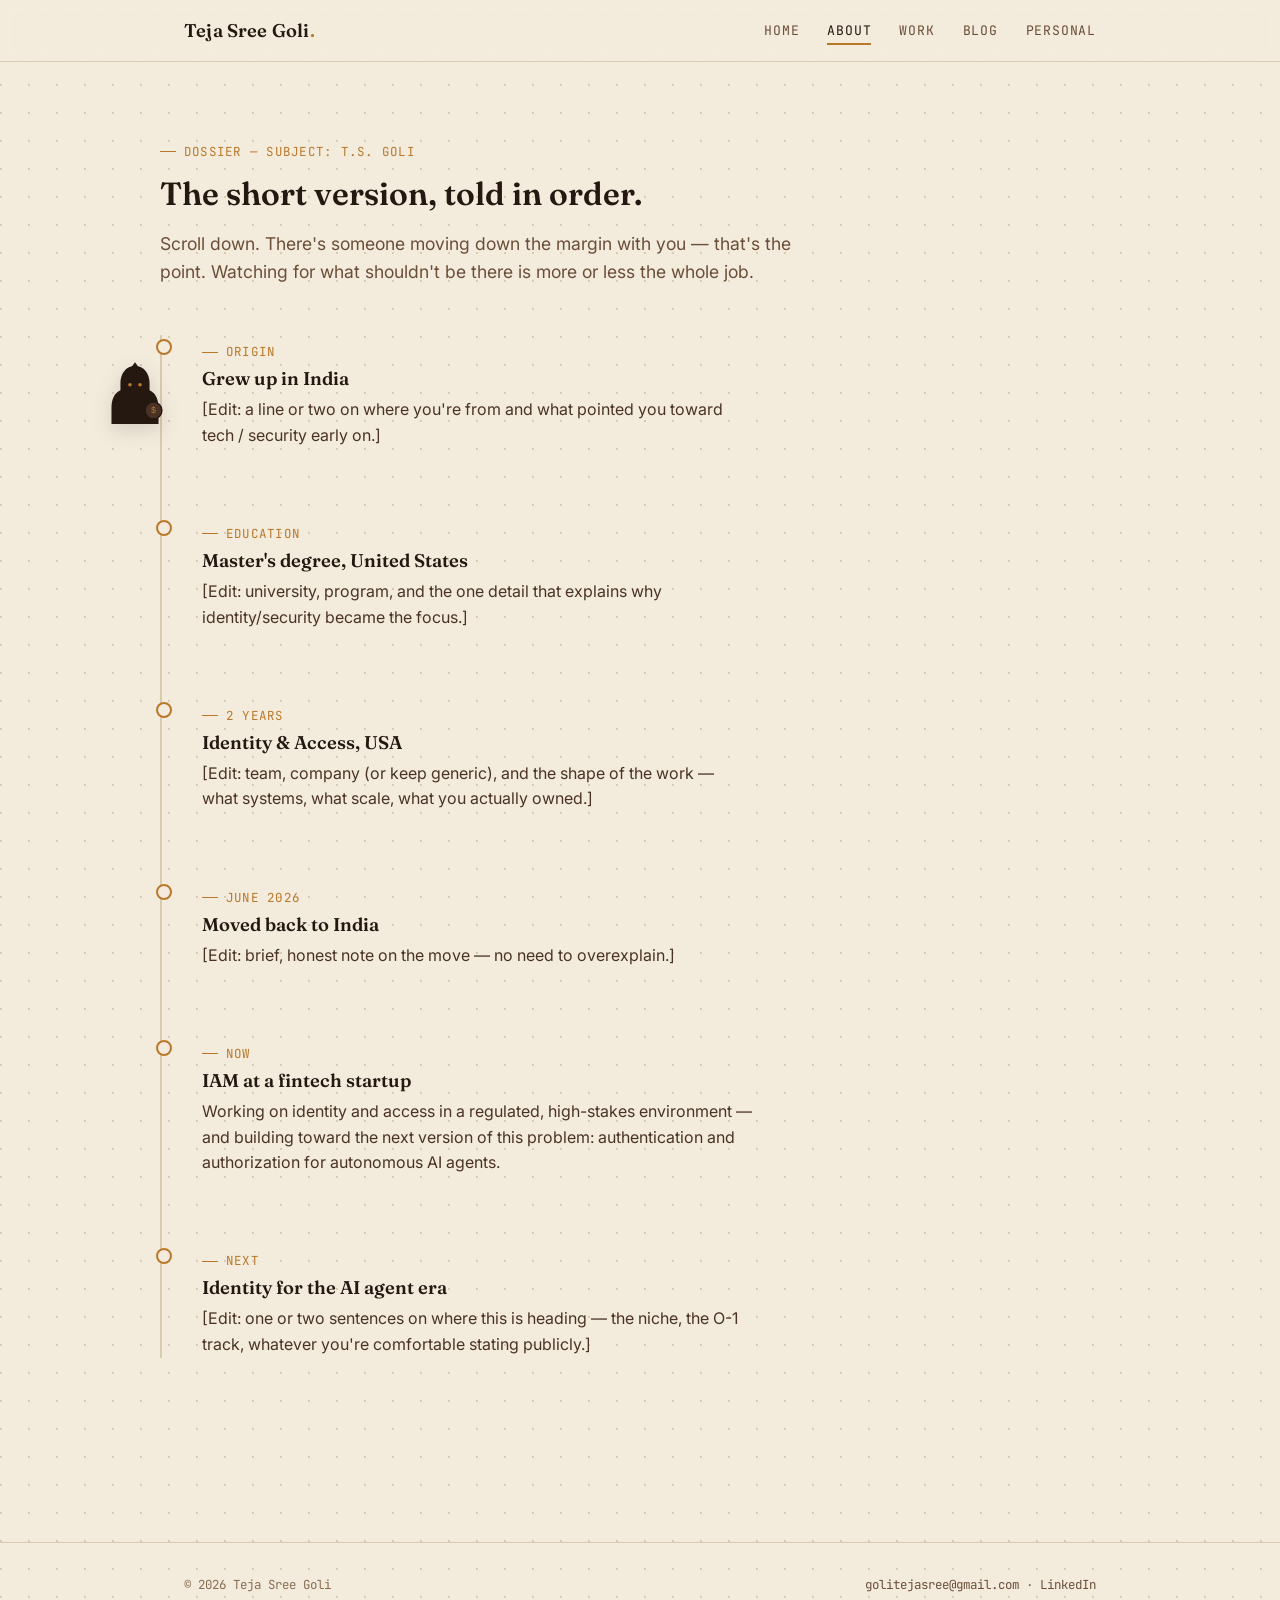
==== about.html @ a96c0b1e "Add files via upload" ====
<!DOCTYPE html>
<html lang="en">
<head>
<meta charset="UTF-8">
<meta name="viewport" content="width=device-width, initial-scale=1.0">
<title>About — Teja Sree Goli</title>
<link rel="stylesheet" href="style.css">
</head>
<body>

<nav class="site-nav">
  <div class="wrap">
    <a class="brand" href="index.html">Teja Sree Goli<span class="dot">.</span></a>
    <button class="nav-toggle" aria-label="Toggle menu" aria-expanded="false">Menu</button>
    <ul class="nav-links">
      <li><a href="index.html">Home</a></li>
      <li><a href="about.html" aria-current="page">About</a></li>
      <li><a href="work.html">Work</a></li>
      <li><a href="blog.html">Blog</a></li>
      <li><a href="hobbies.html">Personal</a></li>
    </ul>
  </div>
</nav>

<main class="wrap section">
  <div class="section-head">
    <span class="eyebrow">Dossier — Subject: T.S. Goli</span>
    <h2>The short version, told in order.</h2>
    <p class="lede">Scroll down. There's someone moving down the margin with you — that's the point. Watching for what shouldn't be there is more or less the whole job.</p>
  </div>

  <div class="timeline">
    <div class="thief-mount" id="thief-timeline" aria-hidden="true"></div>

    <div class="timeline-item">
      <span class="eyebrow">Origin</span>
      <h3>Grew up in India</h3>
      <p>[Edit: a line or two on where you're from and what pointed you toward tech / security early on.]</p>
    </div>

    <div class="timeline-item">
      <span class="eyebrow">Education</span>
      <h3>Master's degree, United States</h3>
      <p>[Edit: university, program, and the one detail that explains why identity/security became the focus.]</p>
    </div>

    <div class="timeline-item">
      <span class="eyebrow">2 years</span>
      <h3>Identity &amp; Access, USA</h3>
      <p>[Edit: team, company (or keep generic), and the shape of the work — what systems, what scale, what you actually owned.]</p>
    </div>

    <div class="timeline-item">
      <span class="eyebrow">June 2026</span>
      <h3>Moved back to India</h3>
      <p>[Edit: brief, honest note on the move — no need to overexplain.]</p>
    </div>

    <div class="timeline-item">
      <span class="eyebrow">Now</span>
      <h3>IAM at a fintech startup</h3>
      <p>Working on identity and access in a regulated, high-stakes environment — and building toward the next version of this problem: authentication and authorization for autonomous AI agents.</p>
    </div>

    <div class="timeline-item">
      <span class="eyebrow">Next</span>
      <h3>Identity for the AI agent era</h3>
      <p>[Edit: one or two sentences on where this is heading — the niche, the O-1 track, whatever you're comfortable stating publicly.]</p>
    </div>
  </div>
</main>

<footer class="site-footer">
  <div class="wrap">
    <span>&copy; <span id="year"></span> Teja Sree Goli</span>
    <span><a href="mailto:golitejasree@gmail.com">golitejasree@gmail.com</a> · <a href="https://www.linkedin.com/in/golitejasree" target="_blank" rel="noopener">LinkedIn</a></span>
  </div>
</footer>

<script src="site.js"></script>
<script>document.getElementById('year').textContent = new Date().getFullYear();</script>
</body>
</html>
---- style.css ----
/* ============================================
   TEJA SREE GOLI — PORTFOLIO
   Theme: "The Watched Ledger" — identity & access
   security told through a heist motif. Cream
   dossier paper, dark coffee ink, amber alert.
   ============================================ */

@import url('https://fonts.googleapis.com/css2?family=Fraunces:opsz,wght@9..144,400;9..144,500;9..144,600;9..144,700&family=Inter:wght@400;500;600&family=JetBrains+Mono:wght@400;500&display=swap');

:root {
  --cream: #F3ECDD;
  --cream-soft: #ECE1C9;
  --paper: #FAF6EC;
  --ink: #241811;
  --coffee: #4A3324;
  --coffee-mid: #6B4E38;
  --coffee-faint: #8A6C51;
  --amber: #B9782B;
  --amber-soft: #DDA85B;
  --line: #D9CBAE;
  --shadow: rgba(36, 24, 17, 0.14);

  --font-display: 'Fraunces', Georgia, serif;
  --font-body: 'Inter', -apple-system, sans-serif;
  --font-mono: 'JetBrains Mono', 'Courier New', monospace;

  --max-w: 960px;
}

* { box-sizing: border-box; }

html { scroll-behavior: smooth; }

body {
  margin: 0;
  background: var(--cream);
  color: var(--ink);
  font-family: var(--font-body);
  font-size: 16px;
  line-height: 1.6;
  background-image:
    radial-gradient(circle at 1px 1px, var(--line) 1px, transparent 0);
  background-size: 28px 28px;
}

::selection { background: var(--amber-soft); color: var(--ink); }

a { color: inherit; }

img { max-width: 100%; display: block; }

.wrap {
  max-width: var(--max-w);
  margin: 0 auto;
  padding: 0 24px;
}

/* ---------- Focus states ---------- */
a:focus-visible, button:focus-visible {
  outline: 2px solid var(--amber);
  outline-offset: 3px;
  border-radius: 2px;
}

/* ---------- Nav ---------- */
.site-nav {
  position: sticky;
  top: 0;
  z-index: 50;
  background: rgba(243, 236, 221, 0.92);
  backdrop-filter: blur(6px);
  border-bottom: 1px solid var(--line);
}

.site-nav .wrap {
  display: flex;
  align-items: center;
  justify-content: space-between;
  padding-top: 16px;
  padding-bottom: 16px;
}

.brand {
  font-family: var(--font-display);
  font-weight: 600;
  font-size: 1.15rem;
  text-decoration: none;
  letter-spacing: 0.01em;
}

.brand .dot { color: var(--amber); }

.nav-links {
  display: flex;
  gap: 28px;
  list-style: none;
  margin: 0;
  padding: 0;
  font-family: var(--font-mono);
  font-size: 0.82rem;
  text-transform: uppercase;
  letter-spacing: 0.06em;
}

.nav-links a {
  text-decoration: none;
  color: var(--coffee-mid);
  padding-bottom: 4px;
  border-bottom: 2px solid transparent;
  transition: color 0.15s, border-color 0.15s;
}

.nav-links a:hover,
.nav-links a[aria-current="page"] {
  color: var(--ink);
  border-color: var(--amber);
}

.nav-toggle {
  display: none;
  background: none;
  border: 1px solid var(--line);
  border-radius: 6px;
  padding: 6px 10px;
  font-family: var(--font-mono);
  font-size: 0.8rem;
  cursor: pointer;
}

@media (max-width: 640px) {
  .nav-links {
    display: none;
    position: absolute;
    top: 100%;
    left: 0;
    right: 0;
    background: var(--paper);
    flex-direction: column;
    gap: 0;
    border-bottom: 1px solid var(--line);
  }
  .nav-links.open { display: flex; }
  .nav-links a { padding: 14px 24px; border-bottom: 1px solid var(--line); }
  .nav-toggle { display: block; }
}

/* ---------- Footer ---------- */
.site-footer {
  border-top: 1px solid var(--line);
  margin-top: 96px;
  padding: 32px 0 48px;
  font-family: var(--font-mono);
  font-size: 0.78rem;
  color: var(--coffee-faint);
}
.site-footer .wrap {
  display: flex;
  justify-content: space-between;
  flex-wrap: wrap;
  gap: 12px;
}
.site-footer a { color: var(--coffee-mid); text-decoration: none; }
.site-footer a:hover { color: var(--ink); text-decoration: underline; }

/* ---------- Eyebrow / labels ---------- */
.eyebrow {
  font-family: var(--font-mono);
  font-size: 0.78rem;
  text-transform: uppercase;
  letter-spacing: 0.1em;
  color: var(--amber);
  display: inline-flex;
  align-items: center;
  gap: 8px;
}
.eyebrow::before {
  content: '';
  width: 16px;
  height: 1px;
  background: var(--amber);
}

/* ---------- Headings ---------- */
h1, h2, h3 {
  font-family: var(--font-display);
  font-weight: 600;
  color: var(--ink);
  line-height: 1.15;
  margin: 0;
}

h1 { font-size: clamp(2.1rem, 5vw, 3.4rem); letter-spacing: -0.01em; }
h2 { font-size: clamp(1.5rem, 3vw, 2rem); }
p { color: var(--coffee); }
.lede { font-size: 1.1rem; color: var(--coffee-mid); max-width: 60ch; }

/* ---------- Hero ---------- */
.hero {
  position: relative;
  padding: 88px 0 64px;
  overflow: hidden;
}
.hero-inner { position: relative; z-index: 2; max-width: 640px; }
.hero h1 { margin-top: 18px; }
.hero .lede { margin-top: 18px; }
.hero-links { display: flex; gap: 18px; margin-top: 32px; flex-wrap: wrap; }
.pill-link {
  font-family: var(--font-mono);
  font-size: 0.85rem;
  text-decoration: none;
  border: 1px solid var(--coffee);
  padding: 9px 16px;
  border-radius: 999px;
  color: var(--ink);
  transition: background 0.15s, color 0.15s;
}
.pill-link:hover { background: var(--ink); color: var(--cream); }
.pill-link.primary { background: var(--ink); color: var(--cream); }
.pill-link.primary:hover { background: var(--amber); border-color: var(--amber); color: var(--ink); }

/* ---------- Thief motif ---------- */
.thief-svg { display: block; }
.thief-mount {
  position: absolute;
  width: 74px;
  pointer-events: none;
  transition: transform 0.4s ease;
  filter: drop-shadow(0 6px 10px var(--shadow));
}
.hero .thief-mount {
  right: 6%;
  bottom: -6px;
  width: 120px;
  z-index: 1;
}
@media (max-width: 640px) { .hero .thief-mount { width: 80px; opacity: 0.85; } }

.caption-thief {
  font-family: var(--font-mono);
  font-size: 0.72rem;
  color: var(--coffee-faint);
  margin-top: -6px;
}

/* ---------- Nav cards (home) ---------- */
.card-grid {
  display: grid;
  grid-template-columns: repeat(2, 1fr);
  gap: 20px;
  margin-top: 56px;
}
@media (max-width: 640px) { .card-grid { grid-template-columns: 1fr; } }

.nav-card {
  position: relative;
  display: block;
  text-decoration: none;
  background: var(--paper);
  border: 1px solid var(--line);
  border-radius: 10px;
  padding: 28px;
  overflow: hidden;
  transition: transform 0.2s ease, box-shadow 0.2s ease, border-color 0.2s;
}
.nav-card:hover {
  transform: translateY(-3px);
  box-shadow: 0 14px 28px var(--shadow);
  border-color: var(--amber-soft);
}
.nav-card .file-tag {
  font-family: var(--font-mono);
  font-size: 0.72rem;
  color: var(--coffee-faint);
}
.nav-card h3 { margin-top: 10px; font-size: 1.3rem; }
.nav-card p { margin-top: 8px; font-size: 0.92rem; }
.nav-card .thief-mount {
  width: 46px;
  right: 14px;
  top: 14px;
  opacity: 0;
  transform: translateY(-8px) rotate(-6deg);
}
.nav-card:hover .thief-mount { opacity: 1; transform: translateY(0) rotate(0deg); }

/* ---------- Section ---------- */
.section { padding: 72px 0; }
.section-head { max-width: 640px; margin-bottom: 44px; }
.section-head h2 { margin-top: 14px; }

/* ---------- Timeline (About) ---------- */
.timeline {
  position: relative;
  margin-top: 48px;
  padding-left: 40px;
  border-left: 2px solid var(--line);
}
.timeline-item {
  position: relative;
  padding-bottom: 52px;
}
.timeline-item:last-child { padding-bottom: 0; }
.timeline-item::before {
  content: '';
  position: absolute;
  left: -46px;
  top: 4px;
  width: 12px;
  height: 12px;
  border-radius: 50%;
  background: var(--cream);
  border: 2px solid var(--amber);
}
.timeline-item .eyebrow { margin-bottom: 6px; }
.timeline-item h3 { font-size: 1.15rem; }
.timeline-item p { margin-top: 8px; max-width: 55ch; }
#thief-timeline {
  position: absolute;
  left: -55px;
  top: 0;
  width: 56px;
  transition: top 0.05s linear;
  z-index: 3;
}

/* ---------- Work cards ---------- */
.work-card {
  position: relative;
  border: 1px solid var(--line);
  background: var(--paper);
  border-radius: 10px;
  padding: 28px 28px 28px 32px;
  margin-bottom: 22px;
  overflow: hidden;
}
.work-card .role-row {
  display: flex;
  justify-content: space-between;
  align-items: baseline;
  flex-wrap: wrap;
  gap: 8px;
}
.work-card h3 { font-size: 1.2rem; }
.work-card .dates {
  font-family: var(--font-mono);
  font-size: 0.78rem;
  color: var(--coffee-faint);
  white-space: nowrap;
}
.work-card .org {
  font-family: var(--font-mono);
  font-size: 0.85rem;
  color: var(--amber);
  margin-top: 2px;
}
.work-card ul { margin: 14px 0 0; padding-left: 18px; }
.work-card li { margin-bottom: 6px; color: var(--coffee); }
.work-card .thief-mount {
  width: 52px;
  right: -6px;
  top: -10px;
  opacity: 0;
  transform: translateY(-12px) rotate(8deg);
}
.work-card:hover .thief-mount { opacity: 1; transform: translateY(0) rotate(0deg); }
.work-card .caught {
  position: absolute;
  right: 66px;
  top: 8px;
  font-family: var(--font-mono);
  font-size: 0.68rem;
  color: var(--amber);
  opacity: 0;
  transition: opacity 0.2s 0.15s;
}
.work-card:hover .caught { opacity: 1; }

/* ---------- Blog ---------- */
.filter-row { display: flex; gap: 10px; margin-bottom: 32px; flex-wrap: wrap; }
.filter-btn {
  font-family: var(--font-mono);
  font-size: 0.78rem;
  text-transform: uppercase;
  letter-spacing: 0.04em;
  background: var(--paper);
  border: 1px solid var(--line);
  border-radius: 999px;
  padding: 7px 14px;
  cursor: pointer;
  color: var(--coffee-mid);
  transition: all 0.15s;
}
.filter-btn:hover { border-color: var(--amber); color: var(--ink); }
.filter-btn.active { background: var(--ink); color: var(--cream); border-color: var(--ink); }

.post-list { display: flex; flex-direction: column; gap: 0; }
.post-item {
  display: flex;
  justify-content: space-between;
  gap: 24px;
  padding: 22px 0;
  border-bottom: 1px solid var(--line);
  text-decoration: none;
  color: inherit;
  flex-wrap: wrap;
}
.post-item:hover h3 { color: var(--amber); }
.post-item h3 { font-size: 1.05rem; transition: color 0.15s; }
.post-item .tag {
  font-family: var(--font-mono);
  font-size: 0.7rem;
  text-transform: uppercase;
  padding: 3px 9px;
  border-radius: 999px;
  border: 1px solid var(--line);
  color: var(--coffee-faint);
  white-space: nowrap;
  height: fit-content;
}
.post-item .meta { font-family: var(--font-mono); font-size: 0.75rem; color: var(--coffee-faint); margin-top: 4px; }
.post-item.hidden { display: none; }

.coming-soon {
  border: 1px dashed var(--line);
  border-radius: 10px;
  padding: 40px;
  text-align: center;
  color: var(--coffee-faint);
  font-family: var(--font-mono);
  font-size: 0.85rem;
}

/* ---------- Hobbies gallery ---------- */
.hobby-block { margin-bottom: 64px; }
.gallery-grid {
  display: grid;
  grid-template-columns: repeat(3, 1fr);
  gap: 14px;
  margin-top: 24px;
}
@media (max-width: 640px) { .gallery-grid { grid-template-columns: repeat(2, 1fr); } }
.gallery-grid figure {
  margin: 0;
  border-radius: 8px;
  overflow: hidden;
  background: var(--paper);
  border: 1px solid var(--line);
}
.gallery-grid img { aspect-ratio: 4/3; object-fit: cover; }
.gallery-grid figcaption {
  font-family: var(--font-mono);
  font-size: 0.7rem;
  color: var(--coffee-faint);
  padding: 8px 10px;
}

/* ---------- Reduced motion ---------- */
@media (prefers-reduced-motion: reduce) {
  html { scroll-behavior: auto; }
  * { transition: none !important; animation: none !important; }
}
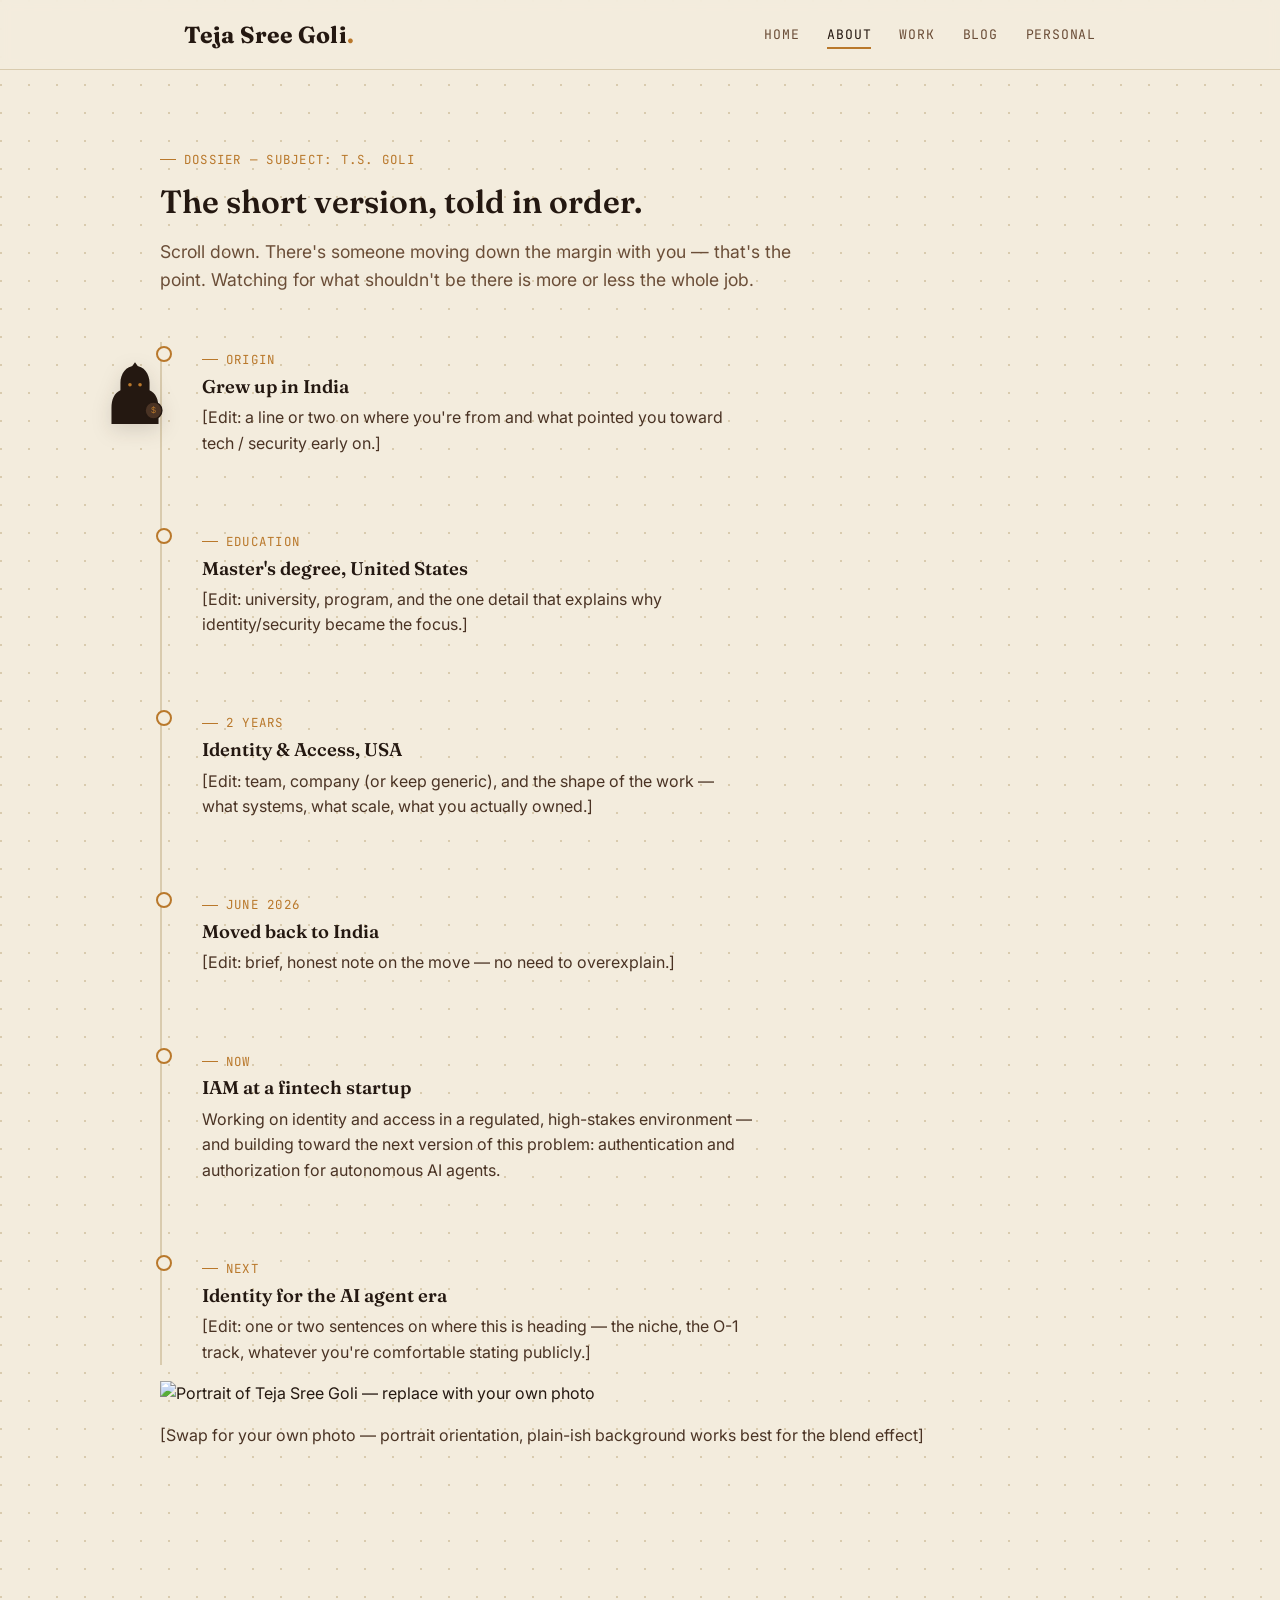
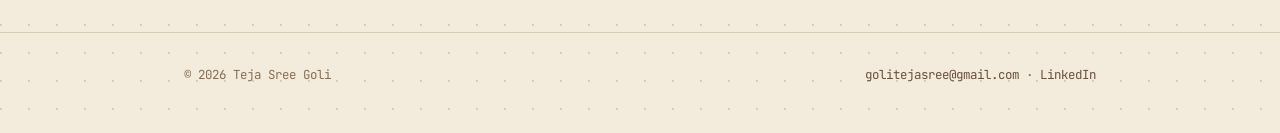
==== commit 8abfd7a4: "Refactor timeline structure in about.html" ====
--- a/about.html
+++ b/about.html
@@ -29,44 +29,54 @@
     <p class="lede">Scroll down. There's someone moving down the margin with you — that's the point. Watching for what shouldn't be there is more or less the whole job.</p>
   </div>
 
-  <div class="timeline">
-    <div class="thief-mount" id="thief-timeline" aria-hidden="true"></div>
+  <div class="about-layout">
+    <div class="timeline">
+      <div class="thief-mount" id="thief-timeline" aria-hidden="true"></div>
 
-    <div class="timeline-item">
-      <span class="eyebrow">Origin</span>
-      <h3>Grew up in India</h3>
-      <p>[Edit: a line or two on where you're from and what pointed you toward tech / security early on.]</p>
+      <div class="timeline-item">
+        <span class="eyebrow">Origin</span>
+        <h3>Grew up in India</h3>
+        <p>[Edit: a line or two on where you're from and what pointed you toward tech / security early on.]</p>
+      </div>
+
+      <div class="timeline-item">
+        <span class="eyebrow">Education</span>
+        <h3>Master's degree, United States</h3>
+        <p>[Edit: university, program, and the one detail that explains why identity/security became the focus.]</p>
+      </div>
+
+      <div class="timeline-item">
+        <span class="eyebrow">2 years</span>
+        <h3>Identity &amp; Access, USA</h3>
+        <p>[Edit: team, company (or keep generic), and the shape of the work — what systems, what scale, what you actually owned.]</p>
+      </div>
+
+      <div class="timeline-item">
+        <span class="eyebrow">June 2026</span>
+        <h3>Moved back to India</h3>
+        <p>[Edit: brief, honest note on the move — no need to overexplain.]</p>
+      </div>
+
+      <div class="timeline-item">
+        <span class="eyebrow">Now</span>
+        <h3>IAM at a fintech startup</h3>
+        <p>Working on identity and access in a regulated, high-stakes environment — and building toward the next version of this problem: authentication and authorization for autonomous AI agents.</p>
+      </div>
+
+      <div class="timeline-item">
+        <span class="eyebrow">Next</span>
+        <h3>Identity for the AI agent era</h3>
+        <p>[Edit: one or two sentences on where this is heading — the niche, the O-1 track, whatever you're comfortable stating publicly.]</p>
+      </div>
     </div>
 
-    <div class="timeline-item">
-      <span class="eyebrow">Education</span>
-      <h3>Master's degree, United States</h3>
-      <p>[Edit: university, program, and the one detail that explains why identity/security became the focus.]</p>
-    </div>
-
-    <div class="timeline-item">
-      <span class="eyebrow">2 years</span>
-      <h3>Identity &amp; Access, USA</h3>
-      <p>[Edit: team, company (or keep generic), and the shape of the work — what systems, what scale, what you actually owned.]</p>
-    </div>
-
-    <div class="timeline-item">
-      <span class="eyebrow">June 2026</span>
-      <h3>Moved back to India</h3>
-      <p>[Edit: brief, honest note on the move — no need to overexplain.]</p>
-    </div>
-
-    <div class="timeline-item">
-      <span class="eyebrow">Now</span>
-      <h3>IAM at a fintech startup</h3>
-      <p>Working on identity and access in a regulated, high-stakes environment — and building toward the next version of this problem: authentication and authorization for autonomous AI agents.</p>
-    </div>
-
-    <div class="timeline-item">
-      <span class="eyebrow">Next</span>
-      <h3>Identity for the AI agent era</h3>
-      <p>[Edit: one or two sentences on where this is heading — the niche, the O-1 track, whatever you're comfortable stating publicly.]</p>
-    </div>
+    <aside class="about-photo">
+      <div class="frame">
+        <img src="https://picsum.photos/seed/teja-portrait/480/640" alt="Portrait of Teja Sree Goli — replace with your own photo">
+        <div class="tint" aria-hidden="true"></div>
+      </div>
+      <p class="grain-note">[Swap for your own photo — portrait orientation, plain-ish background works best for the blend effect]</p>
+    </aside>
   </div>
 </main>
 
--- a/style.css
+++ b/style.css
@@ -82,10 +82,10 @@
 
 .brand {
   font-family: var(--font-display);
-  font-weight: 600;
-  font-size: 1.15rem;
+  font-weight: 700;
+  font-size: 1.45rem;
   text-decoration: none;
-  letter-spacing: 0.01em;
+  letter-spacing: 0.005em;
 }
 
 .brand .dot { color: var(--amber); }
@@ -201,7 +201,27 @@
   overflow: hidden;
 }
 .hero-inner { position: relative; z-index: 2; max-width: 640px; }
-.hero h1 { margin-top: 18px; }
+.hero-name {
+  font-family: var(--font-display);
+  font-weight: 700;
+  font-size: clamp(1.9rem, 4.2vw, 2.7rem);
+  color: var(--ink);
+  margin-top: 14px;
+  letter-spacing: -0.01em;
+  position: relative;
+  display: inline-block;
+}
+.hero-name::after {
+  content: '';
+  position: absolute;
+  left: 2px;
+  bottom: -6px;
+  width: 46px;
+  height: 3px;
+  background: var(--amber);
+  border-radius: 2px;
+}
+.hero h1 { margin-top: 22px; }
 .hero .lede { margin-top: 18px; }
 .hero-links { display: flex; gap: 18px; margin-top: 32px; flex-wrap: wrap; }
 .pill-link {
@@ -227,13 +247,45 @@
   transition: transform 0.4s ease;
   filter: drop-shadow(0 6px 10px var(--shadow));
 }
+.thief-icon { width: 100%; }
 .hero .thief-mount {
   right: 6%;
   bottom: -6px;
   width: 120px;
   z-index: 1;
+  pointer-events: auto;
+  cursor: default;
 }
 @media (max-width: 640px) { .hero .thief-mount { width: 80px; opacity: 0.85; } }
+
+.thief-quip {
+  position: absolute;
+  font-family: var(--font-mono);
+  font-size: 0.68rem;
+  white-space: nowrap;
+  background: var(--ink);
+  color: var(--cream);
+  padding: 5px 10px;
+  border-radius: 6px;
+  opacity: 0;
+  transform: translateY(4px);
+  transition: opacity 0.2s ease, transform 0.2s ease;
+  pointer-events: none;
+  z-index: 6;
+}
+.thief-quip::after {
+  content: '';
+  position: absolute;
+  bottom: -4px;
+  right: 14px;
+  border: 4px solid transparent;
+  border-top-color: var(--ink);
+}
+.hero .thief-quip { bottom: calc(100% + 10px); right: 0; }
+.hero .thief-mount:hover .thief-quip { opacity: 1; transform: translateY(0); }
+
+.nav-card .thief-quip { top: 16px; right: 66px; }
+.nav-card:hover .thief-quip { opacity: 1; transform: translateY(0); }
 
 .caption-thief {
   font-family: var(--font-mono);
@@ -454,6 +506,156 @@
   padding: 8px 10px;
 }
 
+/* ---------- Home: cyber-quest background (home page only) ---------- */
+.quest-bg {
+  position: absolute;
+  inset: 0;
+  overflow: hidden;
+  z-index: 0;
+  pointer-events: none;
+}
+
+#quest-canvas {
+  position: absolute;
+  inset: 0;
+  width: 100%;
+  height: 100%;
+}
+
+.quest-grid {
+  position: absolute;
+  inset: -10% -20% -60% -20%;
+  background-image:
+    linear-gradient(var(--coffee-faint) 1px, transparent 1px),
+    linear-gradient(90deg, var(--coffee-faint) 1px, transparent 1px);
+  background-size: 46px 46px;
+  opacity: 0.3;
+  transform: perspective(560px) rotateX(60deg) scale(1.5);
+  transform-origin: bottom center;
+  -webkit-mask-image: linear-gradient(to top, black 0%, transparent 68%);
+          mask-image: linear-gradient(to top, black 0%, transparent 68%);
+  animation: grid-drift 16s linear infinite;
+}
+@keyframes grid-drift { from { background-position: 0 0; } to { background-position: 0 46px; } }
+
+.quest-scan {
+  position: absolute;
+  left: 0; right: 0;
+  height: 140px;
+  top: -20%;
+  background: linear-gradient(to bottom, transparent, rgba(185, 120, 43, 0.15), transparent);
+  animation: scan-sweep 8s ease-in-out infinite;
+}
+
+.hud-console {
+  position: absolute;
+  left: 6%;
+  bottom: 24px;
+  z-index: 2;
+  width: 240px;
+  max-width: 44vw;
+  background: rgba(250, 246, 236, 0.62);
+  border: 1px solid var(--line);
+  border-radius: 8px;
+  padding: 10px 13px;
+  font-family: var(--font-mono);
+  font-size: 0.64rem;
+  line-height: 1.6;
+  color: var(--coffee-mid);
+  backdrop-filter: blur(3px);
+}
+.hud-console .line { white-space: nowrap; overflow: hidden; text-overflow: ellipsis; opacity: 0.65; }
+.hud-console .line.latest { color: var(--amber); opacity: 1; }
+@media (max-width: 640px) { .hud-console { display: none; } }
+
+.quest-reticle {
+  position: absolute;
+  width: 46px;
+  height: 46px;
+  margin-left: -23px;
+  margin-top: -23px;
+  z-index: 2;
+  pointer-events: none;
+  opacity: 0;
+  transform: scale(1.35);
+  transition: opacity 0.3s ease, transform 0.3s ease;
+}
+.quest-reticle.active { opacity: 0.85; transform: scale(1); }
+.quest-reticle svg { width: 100%; height: 100%; }
+@media (max-width: 640px) { .quest-reticle { display: none; } }
+@keyframes scan-sweep { 0% { top: -15%; } 100% { top: 105%; } }
+
+.quest-particle {
+  position: absolute;
+  width: 4px; height: 4px;
+  border-radius: 50%;
+  background: var(--amber);
+  opacity: 0.45;
+  animation: float-particle 9s ease-in-out infinite;
+}
+@keyframes float-particle {
+  0%, 100% { transform: translateY(0) translateX(0); opacity: 0.2; }
+  50% { transform: translateY(-24px) translateX(10px); opacity: 0.65; }
+}
+
+.hud-status {
+  position: absolute;
+  top: 18px;
+  right: 6%;
+  z-index: 2;
+  display: flex;
+  align-items: center;
+  gap: 8px;
+  font-family: var(--font-mono);
+  font-size: 0.68rem;
+  letter-spacing: 0.08em;
+  text-transform: uppercase;
+  color: var(--coffee-faint);
+}
+.hud-status .pulse-dot {
+  width: 7px; height: 7px;
+  border-radius: 50%;
+  background: var(--amber);
+  animation: pulse-dot 1.8s ease-in-out infinite;
+}
+@keyframes pulse-dot {
+  0%, 100% { box-shadow: 0 0 0 0 rgba(185,120,43,0.45); }
+  50% { box-shadow: 0 0 0 6px rgba(185,120,43,0); }
+}
+@media (max-width: 640px) { .hud-status { display: none; } }
+
+/* Quest path threading behind the section cards */
+.quest-map { position: relative; }
+.quest-path-svg {
+  position: absolute;
+  inset: -20px -12px auto -12px;
+  width: calc(100% + 24px);
+  height: calc(100% + 40px);
+  z-index: 0;
+}
+.quest-path-svg path {
+  fill: none;
+  stroke: var(--amber-soft);
+  stroke-width: 2;
+  stroke-dasharray: 7 9;
+  opacity: 0.55;
+  animation: dash-travel 3.5s linear infinite;
+}
+@keyframes dash-travel { to { stroke-dashoffset: -160; } }
+
+.section-kicker {
+  font-family: var(--font-mono);
+  font-size: 0.75rem;
+  text-transform: uppercase;
+  letter-spacing: 0.1em;
+  color: var(--coffee-faint);
+  margin-top: 56px;
+  margin-bottom: -8px;
+  position: relative;
+  z-index: 1;
+}
+.section-kicker::before { content: '▸ '; color: var(--amber); }
+
 /* ---------- Reduced motion ---------- */
 @media (prefers-reduced-motion: reduce) {
   html { scroll-behavior: auto; }
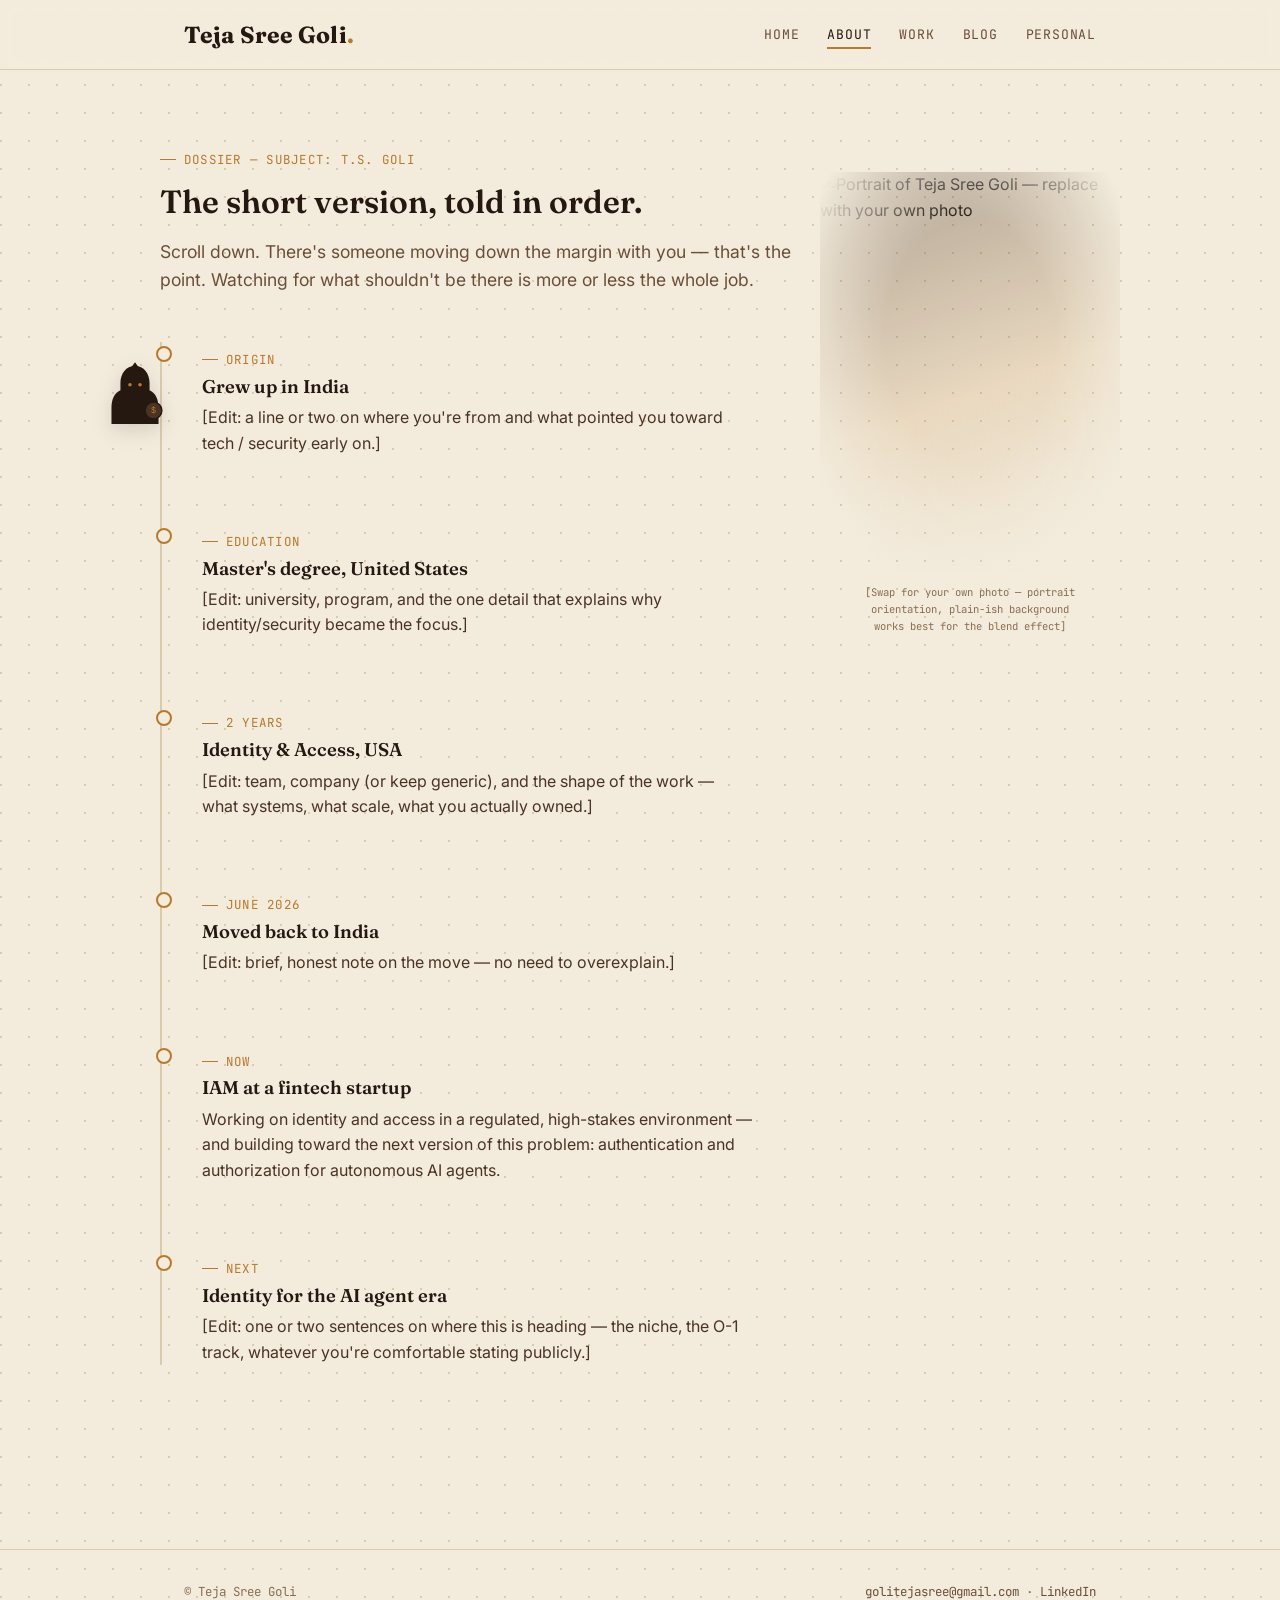
==== commit 3b5d0ef3: "Refactor about.html structure and content" ====
--- a/about.html
+++ b/about.html
@@ -23,14 +23,15 @@
 </nav>
 
 <main class="wrap section">
-  <div class="section-head">
-    <span class="eyebrow">Dossier — Subject: T.S. Goli</span>
-    <h2>The short version, told in order.</h2>
-    <p class="lede">Scroll down. There's someone moving down the margin with you — that's the point. Watching for what shouldn't be there is more or less the whole job.</p>
-  </div>
+  <div class="about-layout">
+    <div class="about-main">
+      <div class="section-head">
+        <span class="eyebrow">Dossier — Subject: T.S. Goli</span>
+        <h2>The short version, told in order.</h2>
+        <p class="lede">Scroll down. There's someone moving down the margin with you — that's the point. Watching for what shouldn't be there is more or less the whole job.</p>
+      </div>
 
-  <div class="about-layout">
-    <div class="timeline">
+      <div class="timeline">
       <div class="thief-mount" id="thief-timeline" aria-hidden="true"></div>
 
       <div class="timeline-item">
@@ -69,6 +70,7 @@
         <p>[Edit: one or two sentences on where this is heading — the niche, the O-1 track, whatever you're comfortable stating publicly.]</p>
       </div>
     </div>
+    </div>
 
     <aside class="about-photo">
       <div class="frame">
@@ -88,6 +90,4 @@
 </footer>
 
 <script src="site.js"></script>
-<script>document.getElementById('year').textContent = new Date().getFullYear();</script>
-</body>
-</html>
+<script>document.getElementById('year').tex
--- a/style.css
+++ b/style.css
@@ -534,9 +534,10 @@
   transform-origin: bottom center;
   -webkit-mask-image: linear-gradient(to top, black 0%, transparent 68%);
           mask-image: linear-gradient(to top, black 0%, transparent 68%);
-  animation: grid-drift 16s linear infinite;
+  animation: grid-drift 16s linear infinite, grid-breathe 6s ease-in-out infinite;
 }
 @keyframes grid-drift { from { background-position: 0 0; } to { background-position: 0 46px; } }
+@keyframes grid-breathe { 0%, 100% { opacity: 0.24; } 50% { opacity: 0.36; } }
 
 .quest-scan {
   position: absolute;
@@ -546,27 +547,6 @@
   background: linear-gradient(to bottom, transparent, rgba(185, 120, 43, 0.15), transparent);
   animation: scan-sweep 8s ease-in-out infinite;
 }
-
-.hud-console {
-  position: absolute;
-  left: 6%;
-  bottom: 24px;
-  z-index: 2;
-  width: 240px;
-  max-width: 44vw;
-  background: rgba(250, 246, 236, 0.62);
-  border: 1px solid var(--line);
-  border-radius: 8px;
-  padding: 10px 13px;
-  font-family: var(--font-mono);
-  font-size: 0.64rem;
-  line-height: 1.6;
-  color: var(--coffee-mid);
-  backdrop-filter: blur(3px);
-}
-.hud-console .line { white-space: nowrap; overflow: hidden; text-overflow: ellipsis; opacity: 0.65; }
-.hud-console .line.latest { color: var(--amber); opacity: 1; }
-@media (max-width: 640px) { .hud-console { display: none; } }
 
 .quest-reticle {
   position: absolute;
@@ -598,6 +578,35 @@
   50% { transform: translateY(-24px) translateX(10px); opacity: 0.65; }
 }
 
+.quest-orb {
+  position: absolute;
+  width: 280px;
+  height: 280px;
+  border-radius: 50%;
+  background: radial-gradient(circle, rgba(185,120,43,0.22), transparent 70%);
+  opacity: 0.55;
+  animation: orb-drift 22s ease-in-out infinite;
+}
+.quest-orb.two {
+  background: radial-gradient(circle, rgba(74,51,36,0.16), transparent 70%);
+  animation-duration: 27s;
+  animation-direction: reverse;
+}
+.quest-orb.three {
+  width: 150px;
+  height: 150px;
+  background: radial-gradient(circle, rgba(221,168,91,0.28), transparent 70%);
+  animation-duration: 14s;
+}
+@keyframes orb-drift {
+  0%   { transform: translate(0, 0) scale(1); }
+  25%  { transform: translate(36px, -26px) scale(1.08); }
+  50%  { transform: translate(-18px, 18px) scale(0.94); }
+  75%  { transform: translate(26px, 28px) scale(1.05); }
+  100% { transform: translate(0, 0) scale(1); }
+}
+@media (max-width: 640px) { .quest-orb { opacity: 0.3; } }
+
 .hud-status {
   position: absolute;
   top: 18px;
@@ -656,6 +665,55 @@
 }
 .section-kicker::before { content: '▸ '; color: var(--amber); }
 
+/* ---------- About: layout with blended photo panel ---------- */
+.about-layout {
+  display: grid;
+  grid-template-columns: 1fr;
+  gap: 12px;
+  align-items: start;
+}
+@media (min-width: 860px) {
+  .about-layout { grid-template-columns: 1fr 300px; gap: 24px; }
+}
+
+.about-photo { position: relative; margin-top: 30px; }
+@media (min-width: 860px) {
+  .about-photo { position: sticky; top: 90px; }
+}
+@media (max-width: 859px) {
+  .about-photo { max-width: 240px; margin: 24px auto 0; }
+}
+
+.about-photo .frame {
+  position: relative;
+  width: 100%;
+  aspect-ratio: 3 / 4;
+  -webkit-mask-image: radial-gradient(ellipse 68% 72% at 50% 42%, black 42%, transparent 90%);
+          mask-image: radial-gradient(ellipse 68% 72% at 50% 42%, black 42%, transparent 90%);
+}
+.about-photo img {
+  width: 100%;
+  height: 100%;
+  object-fit: cover;
+  filter: grayscale(0.5) sepia(0.32) contrast(0.92) brightness(1.08) saturate(0.85);
+}
+.about-photo .tint {
+  position: absolute;
+  inset: 0;
+  background: linear-gradient(160deg, rgba(74,51,36,0.4), rgba(185,120,43,0.16) 55%, rgba(243,236,221,0.55));
+  mix-blend-mode: multiply;
+}
+.about-photo .grain-note {
+  margin-top: 12px;
+  font-family: var(--font-mono);
+  font-size: 0.66rem;
+  color: var(--coffee-faint);
+  text-align: center;
+  max-width: 220px;
+  margin-left: auto;
+  margin-right: auto;
+}
+
 /* ---------- Reduced motion ---------- */
 @media (prefers-reduced-motion: reduce) {
   html { scroll-behavior: auto; }
